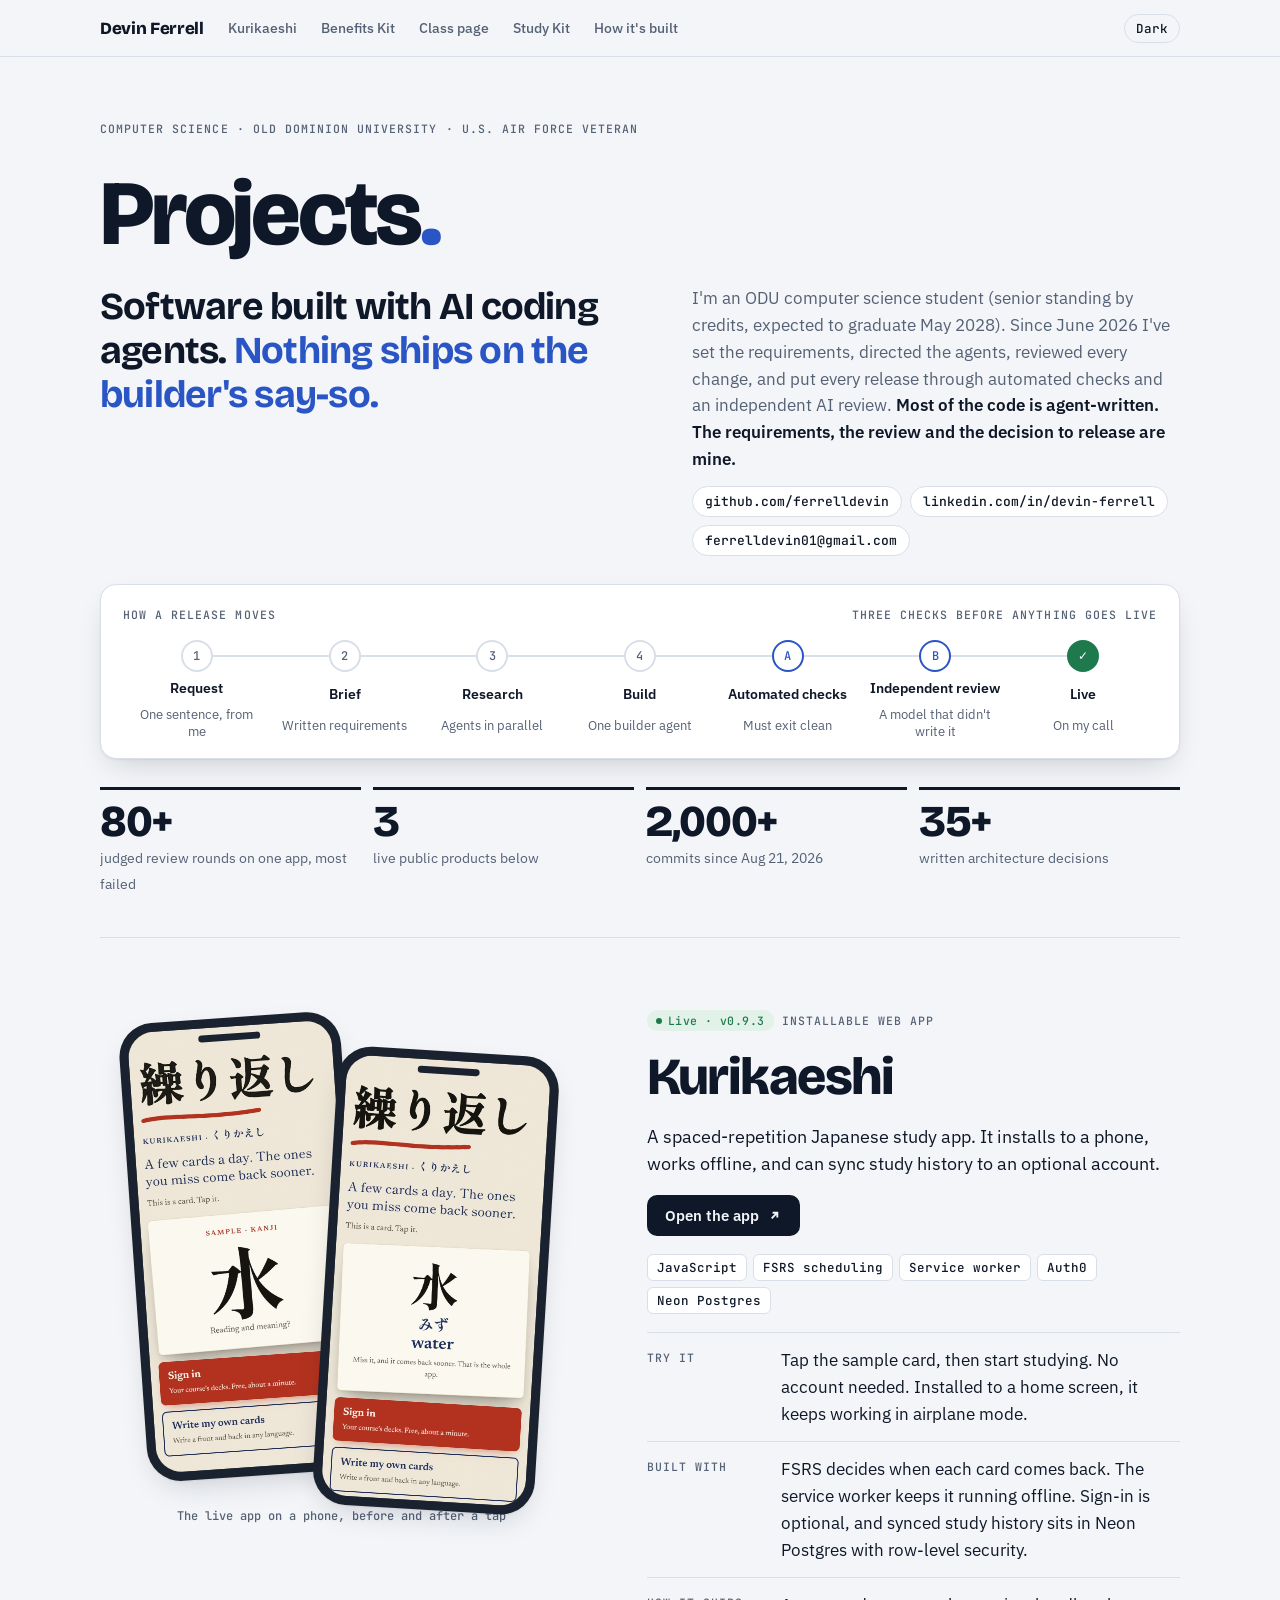
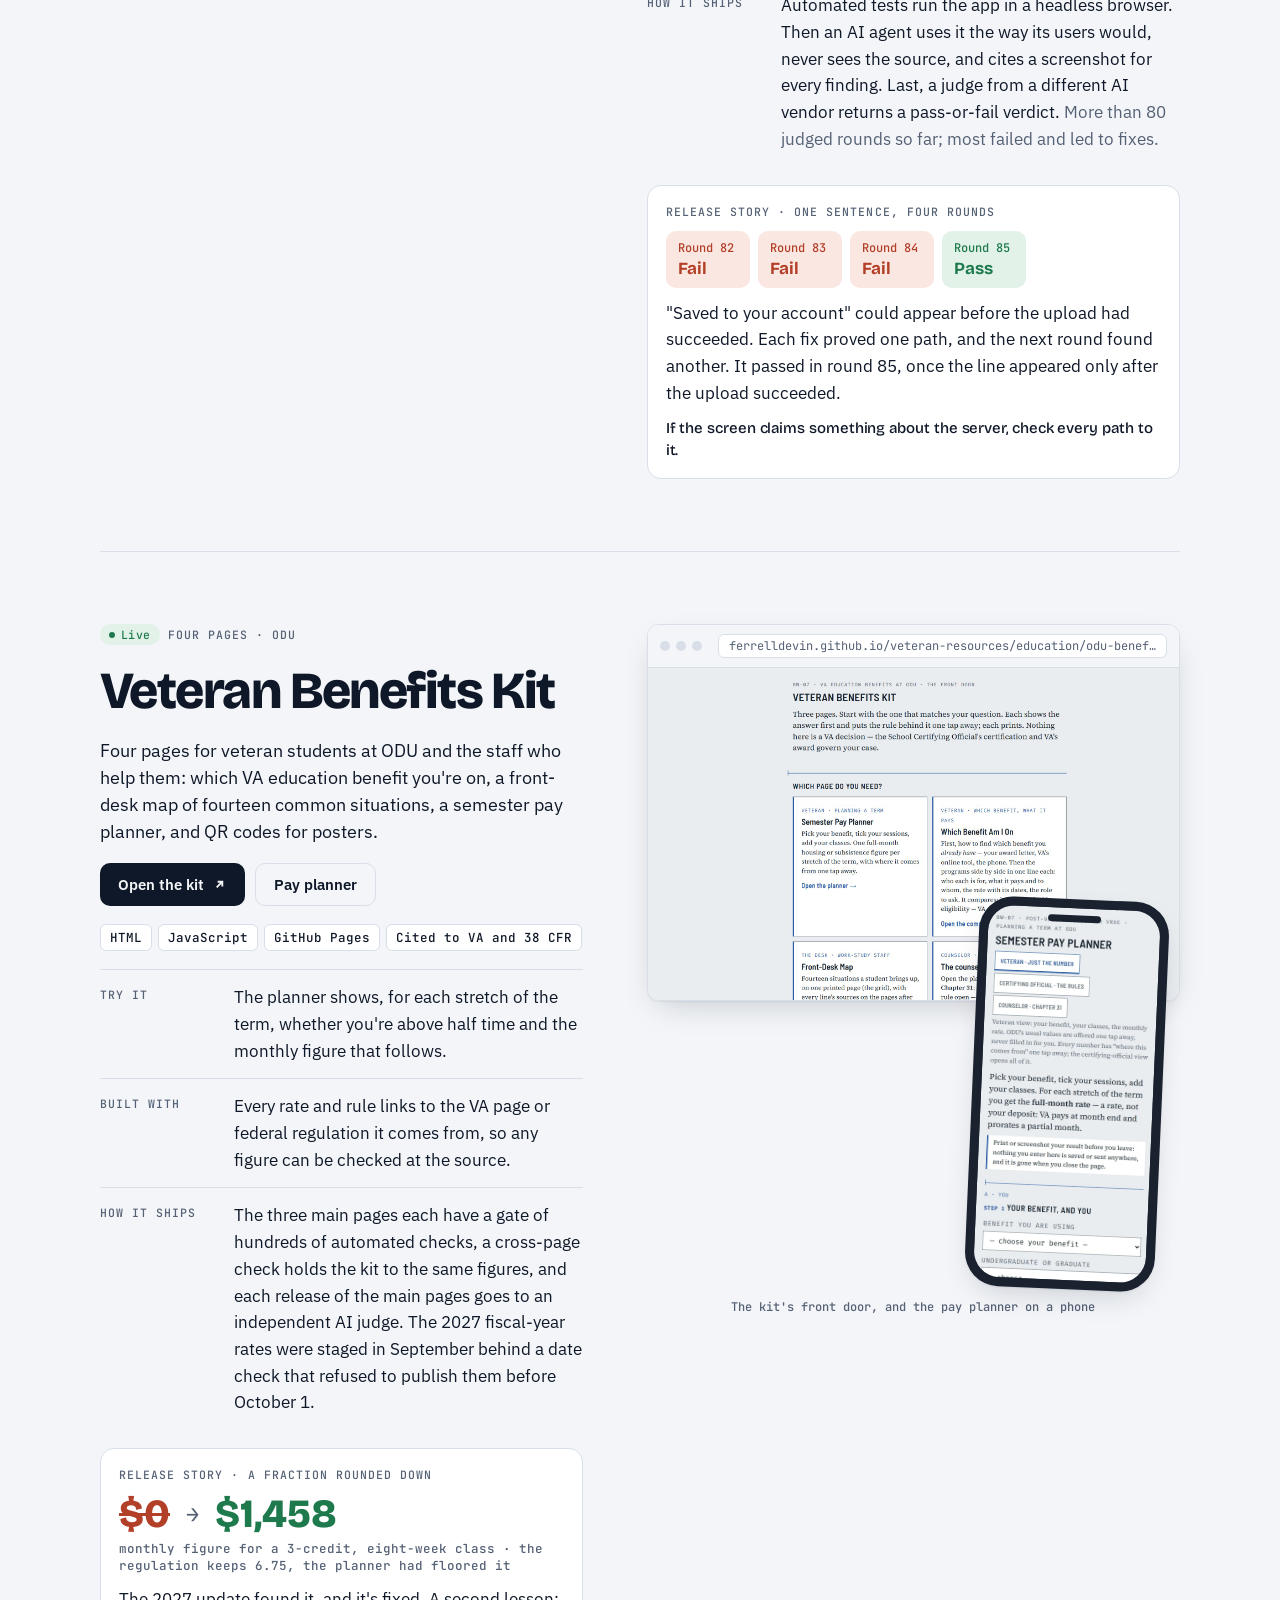
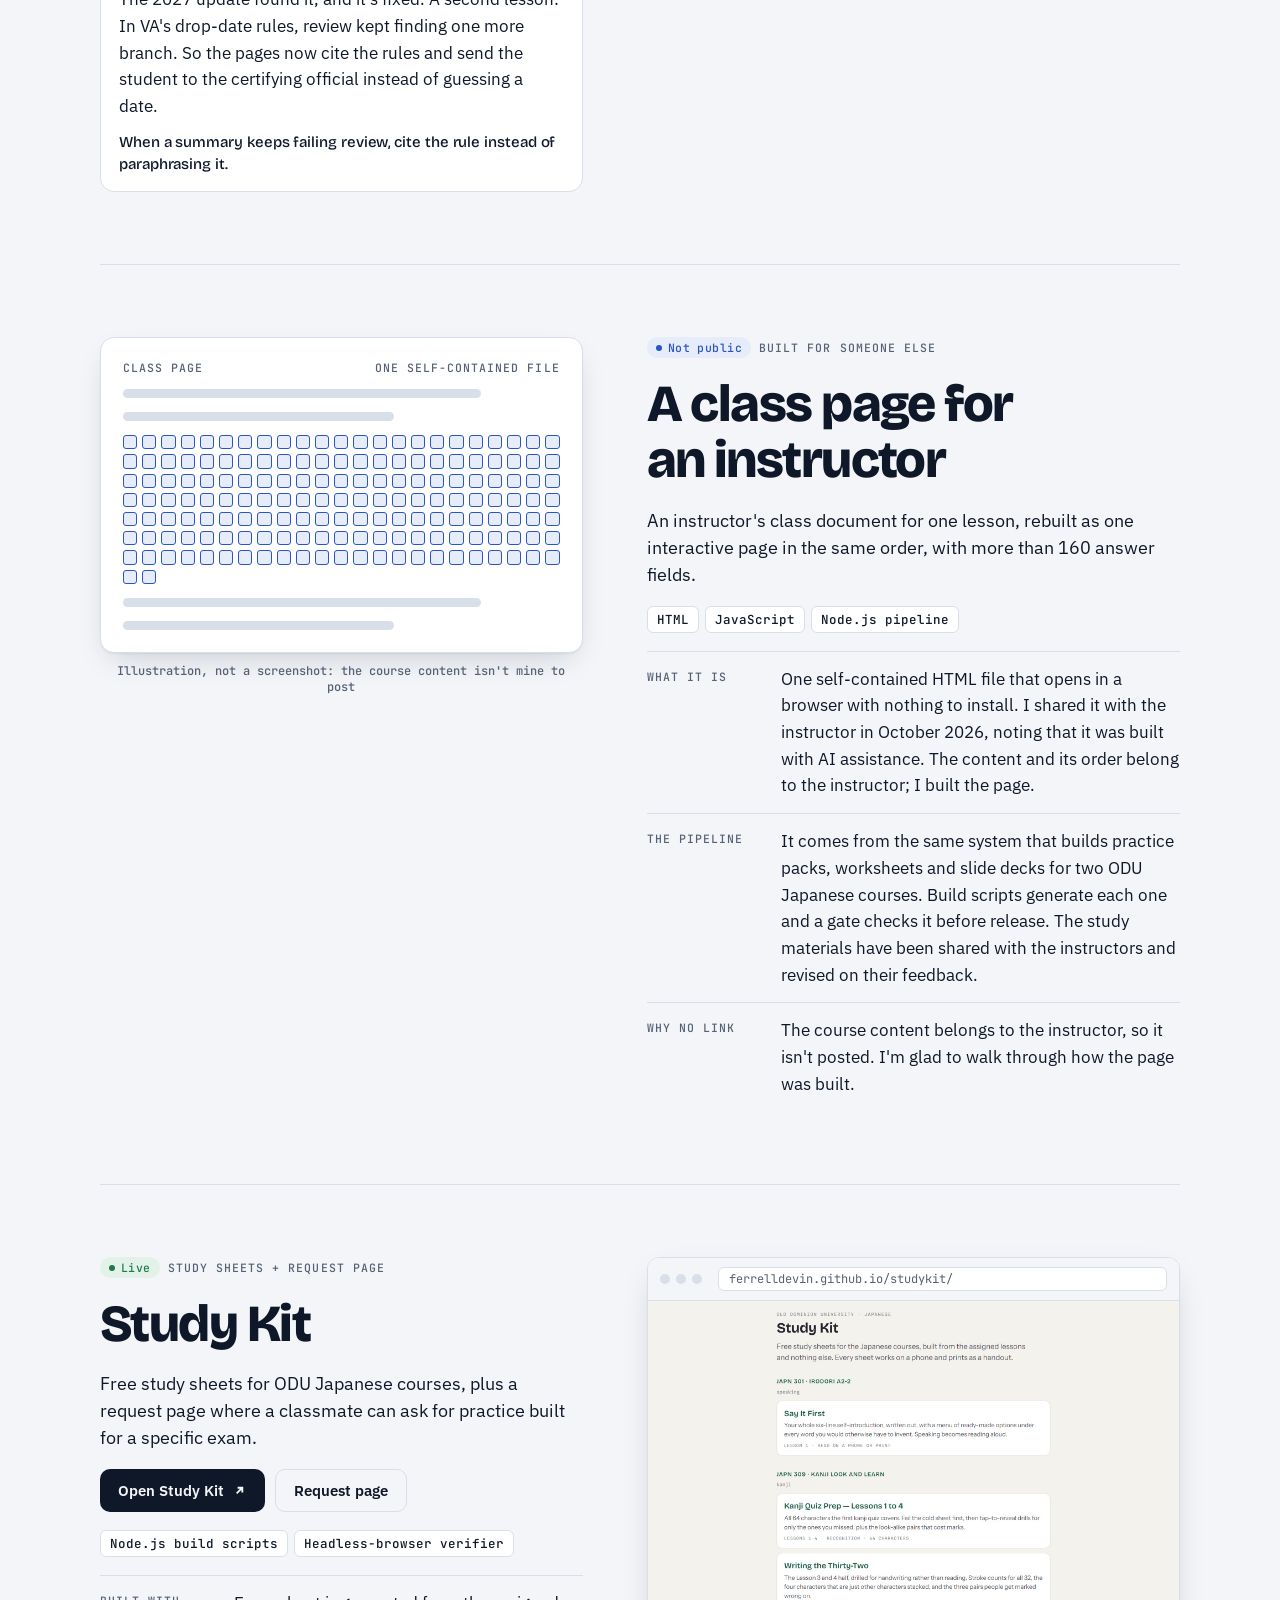
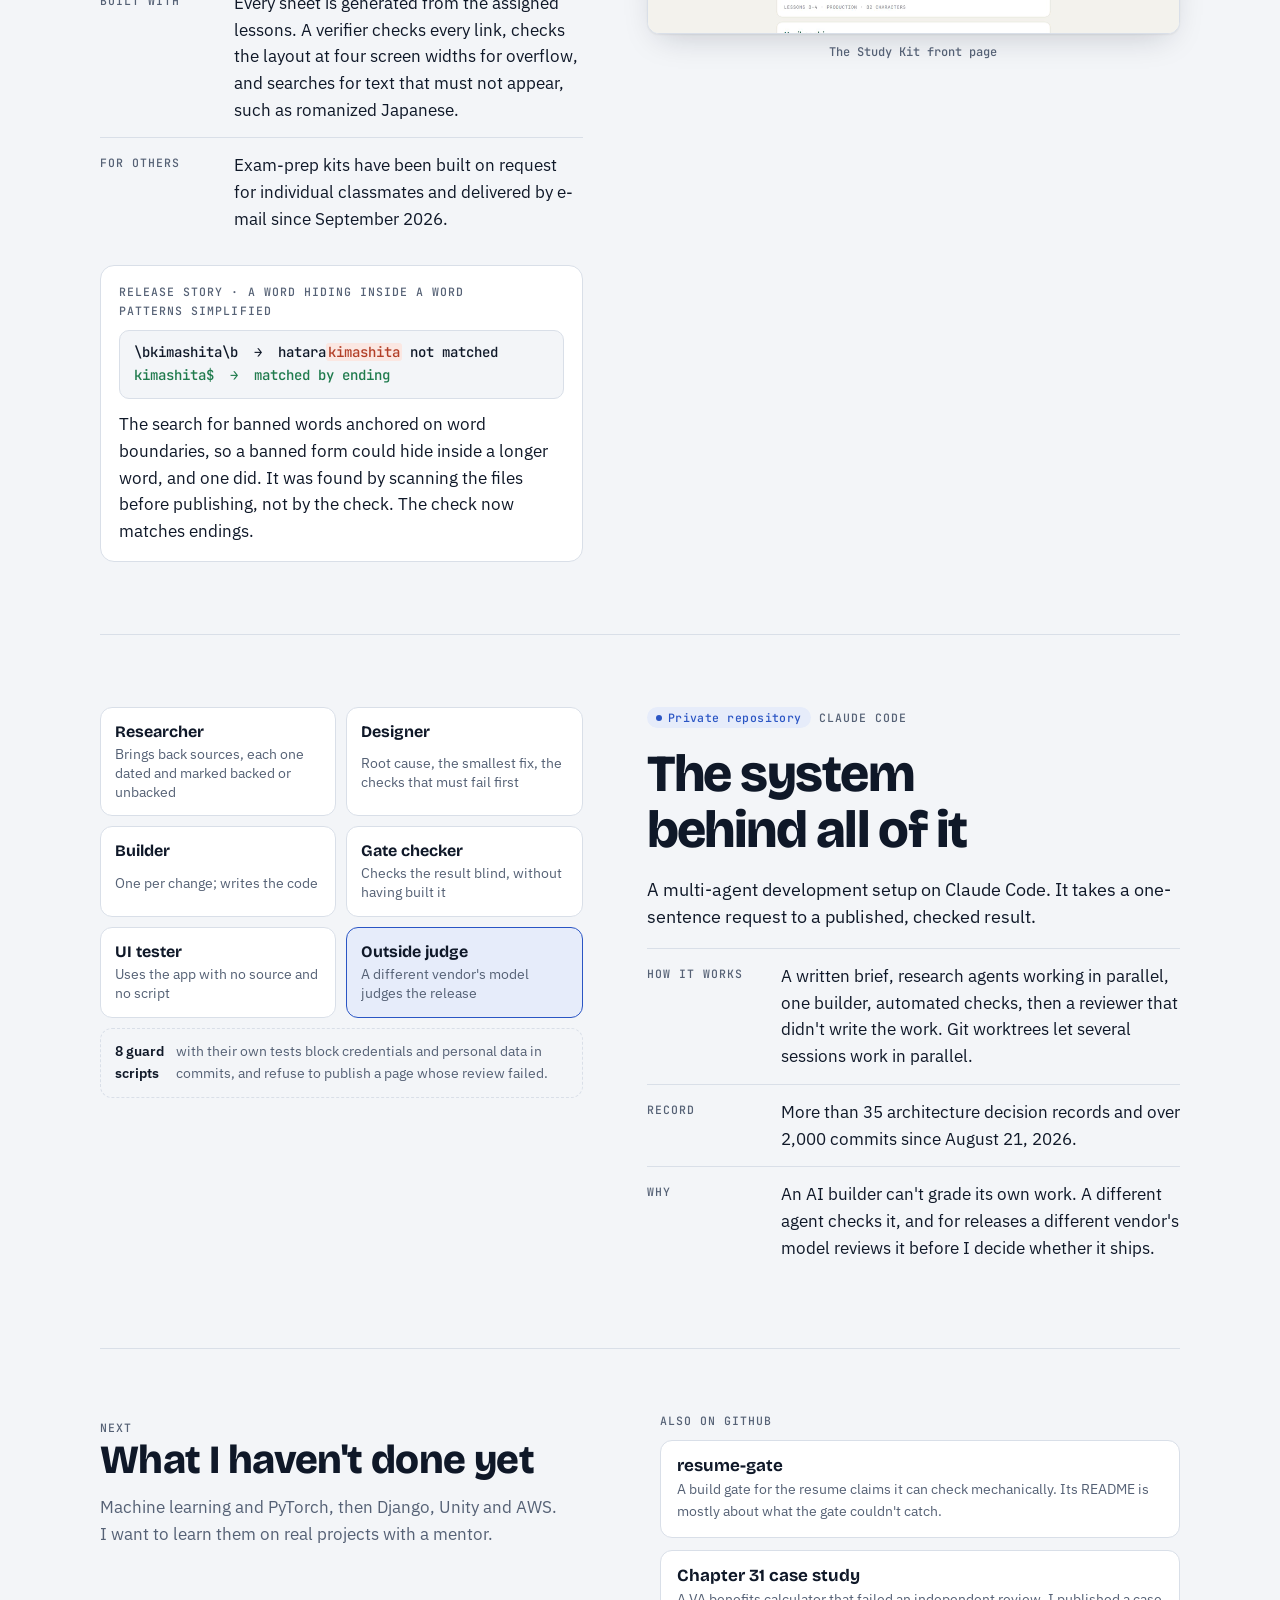
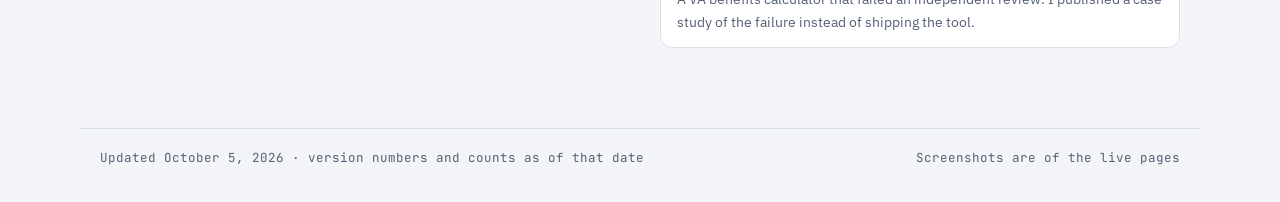
==== projects/index.html @ b72e9e7e "projects: add the employer projects page (live demos, how each is built, release stories)" ====
<!doctype html>
<html lang="en">
<head>
<meta charset="utf-8">
<meta name="viewport" content="width=device-width,initial-scale=1,viewport-fit=cover">
<title>Devin Ferrell · Projects</title>
<meta name="description" content="Software built with AI coding agents and released only after someone other than the builder checks it. Live demos, how each is built, and one release story from each.">
<script>(function(){var t='light';try{if(localStorage.getItem('theme')==='dark')t='dark'}catch(e){}var r=document.documentElement;r.setAttribute('data-theme',t);r.style.colorScheme=t})();</script>
<link rel="preconnect" href="https://fonts.googleapis.com">
<link rel="preconnect" href="https://fonts.gstatic.com" crossorigin>
<link rel="stylesheet" href="https://fonts.googleapis.com/css2?family=Bricolage+Grotesque:opsz,wght@12..96,500;12..96,700;12..96,800&family=IBM+Plex+Sans:ital,wght@0,400;0,500;0,600;1,400&family=JetBrains+Mono:wght@400;500&display=swap">
<style>
/* Layout: a release record. Hero states the method and draws the pipeline; each project is a
   two-column spread (the real product in a device frame | what it is, how it's built, how it
   ships), and every release story is drawn as its own evidence: rounds, dollars, a regex. */
:root{
  --paper:#F3F5F8; --card:#FFFFFF; --ink:#0F1828; --soft:#556175; --line:#D9DFE8;
  --accent:#2A55C4; --accent-ink:#FFFFFF; --accent-wash:#E6ECFA;
  --pass:#1E7A4C; --pass-wash:#E2F2E9; --fail:#B23F28; --fail-wash:#FBE7E2;
  --frame:#1A2230; --shadow:0 1px 2px rgba(15,24,40,.06),0 12px 32px -12px rgba(15,24,40,.22);
  --display:"Bricolage Grotesque","Segoe UI",system-ui,sans-serif;
  --body:"IBM Plex Sans",system-ui,-apple-system,"Segoe UI",sans-serif;
  --mono:"JetBrains Mono",ui-monospace,Consolas,monospace;
  color-scheme:light;
}
:root[data-theme="dark"]{
  --paper:#0C121C; --card:#141C29; --ink:#E6ECF4; --soft:#9AA7BA; --line:#263245;
  --accent:#86A8F5; --accent-ink:#0C121C; --accent-wash:#1A2742;
  --pass:#6FCF9C; --pass-wash:#13301F; --fail:#F19983; --fail-wash:#3A1D16;
  --frame:#05080D; --shadow:0 1px 2px rgba(0,0,0,.4),0 14px 36px -14px rgba(0,0,0,.7);
  color-scheme:dark;
}
*{box-sizing:border-box}
html{-webkit-text-size-adjust:100%;scroll-behavior:smooth;scroll-padding-top:72px}
body{margin:0;background:var(--paper);color:var(--ink);font:16.5px/1.62 var(--body);
  padding-top:env(safe-area-inset-top,0px);padding-bottom:env(safe-area-inset-bottom,0px)}
img{max-width:100%;display:block}
a{color:var(--accent);text-underline-offset:3px}
:focus-visible{outline:2px solid var(--accent);outline-offset:3px;border-radius:4px}
h1,h2,h3{font-family:var(--display);margin:0;line-height:1.08;text-wrap:balance;letter-spacing:-.015em}
p{margin:0}
.mono{font-family:var(--mono)}
.label{font:500 11.5px var(--mono);letter-spacing:.09em;text-transform:uppercase;color:var(--soft)}
.shell{max-width:1120px;margin:0 auto;padding-inline:20px}

/* top bar */
.bar{position:sticky;top:env(safe-area-inset-top,0px);z-index:10;background:color-mix(in srgb,var(--paper) 88%,transparent);
  backdrop-filter:saturate(1.4) blur(10px);-webkit-backdrop-filter:saturate(1.4) blur(10px);border-bottom:1px solid var(--line)}
.bar .shell{display:flex;align-items:center;gap:14px;height:56px}
.mark{font:800 17px var(--display);letter-spacing:-.02em;color:var(--ink);text-decoration:none;white-space:nowrap}
.nav{display:flex;gap:4px;overflow-x:auto;scrollbar-width:none;flex:1;min-width:0}
.nav::-webkit-scrollbar{display:none}
@media (max-width:700px){.nav{-webkit-mask-image:linear-gradient(to right,#000 78%,transparent);mask-image:linear-gradient(to right,#000 78%,transparent)}}
.nav a{font:500 13.5px var(--body);color:var(--soft);text-decoration:none;padding:6px 10px;border-radius:7px;white-space:nowrap}
.nav a:hover{color:var(--ink);background:var(--accent-wash)}
.toggle{flex:none;font:500 12.5px var(--mono);background:transparent;color:var(--ink);border:1px solid var(--line);border-radius:99px;padding:5px 11px;cursor:pointer}
.toggle:hover{border-color:var(--accent)}

/* hero */
.hero{padding-block:64px 40px;display:grid;gap:28px}
.hero h1{font-size:clamp(44px,8.4vw,92px);font-weight:800;letter-spacing:-.035em;margin-bottom:-6px}
.hero h1 span{color:var(--accent)}
.thesis{font:700 clamp(26px,3.4vw,38px)/1.15 var(--display);max-width:22ch;letter-spacing:-.02em;color:var(--ink)}
.thesis em{font-style:normal;color:var(--accent)}
.intro .thesis{color:var(--ink)}
.intro{display:grid;grid-template-columns:minmax(0,1.1fr) minmax(0,1fr);gap:24px 56px;align-items:start}
.intro p{color:var(--soft);max-width:58ch}
.intro p b{color:var(--ink);font-weight:600}
.contact{display:flex;flex-wrap:wrap;gap:8px}
.chip{display:inline-flex;align-items:center;gap:7px;font:500 13px var(--mono);color:var(--ink);text-decoration:none;
  background:var(--card);border:1px solid var(--line);border-radius:99px;padding:6px 12px}
a.chip:hover{border-color:var(--accent);color:var(--accent)}
@media (max-width:760px){.intro{grid-template-columns:1fr}}

/* pipeline */
.pipe{background:var(--card);border:1px solid var(--line);border-radius:16px;padding:22px 22px 18px;box-shadow:var(--shadow)}
.pipe-head{display:flex;justify-content:space-between;gap:12px;flex-wrap:wrap;margin-bottom:18px}
.steps{list-style:none;margin:0;padding:0;display:grid;grid-template-columns:repeat(7,minmax(0,1fr));gap:0;position:relative}
.steps::before{content:"";position:absolute;left:7%;right:7%;top:15px;height:2px;background:var(--line)}
.steps::after{content:"";position:absolute;top:11px;left:7%;width:10px;height:10px;border-radius:50%;background:var(--accent);
  box-shadow:0 0 0 5px var(--accent-wash);animation:travel 6s cubic-bezier(.6,0,.4,1) infinite}
@keyframes travel{0%{left:7%;opacity:0}6%{opacity:1}88%{left:calc(93% - 10px);opacity:1}100%{left:calc(93% - 10px);opacity:0}}
.step{position:relative;text-align:center;padding:0 4px;display:grid;justify-items:center;gap:8px}
.dot{width:32px;height:32px;border-radius:50%;display:grid;place-items:center;background:var(--card);border:2px solid var(--line);
  font:500 12px var(--mono);color:var(--soft);position:relative;z-index:1}
.step.gate .dot{border-color:var(--accent);color:var(--accent)}
.step.live .dot{border-color:var(--pass);background:var(--pass);color:var(--card)}
.step b{font:600 14px/1.25 var(--body)}
.step small{font-size:12.5px;line-height:1.35;color:var(--soft);max-width:16ch}
@media (max-width:820px){
  .steps{grid-template-columns:1fr;gap:12px}
  .steps::before{left:15px;right:auto;top:8px;bottom:8px;width:2px;height:auto}
  .steps::after{display:none}
  .step{grid-template-columns:32px 1fr;justify-items:start;text-align:left;column-gap:12px;row-gap:0;padding:0}
  .step .dot{grid-row:span 2}
  .step small{max-width:none}
}
@media (prefers-reduced-motion:reduce){.steps::after{animation:none;display:none}html{scroll-behavior:auto}}

/* figures */
.figs{display:grid;grid-template-columns:repeat(4,minmax(0,1fr));gap:12px}
.fig{border-top:3px solid var(--ink);padding-top:10px}
.fig b{display:block;font:800 clamp(30px,4vw,44px)/1 var(--display);letter-spacing:-.03em;font-variant-numeric:tabular-nums}
.fig span{font-size:13.5px;color:var(--soft)}
@media (max-width:640px){.figs{grid-template-columns:repeat(2,minmax(0,1fr));row-gap:22px}}

/* project spreads */
.project{padding-block:72px;border-top:1px solid var(--line);display:grid;grid-template-columns:minmax(0,.95fr) minmax(0,1.05fr);gap:44px 64px;align-items:start}
.project.flip .media{order:2}
.project.flip .text{order:1}
@media (max-width:900px){.project{grid-template-columns:1fr;padding-block:56px}.project.flip .media{order:0}}
.text{display:grid;gap:18px;min-width:0}
.eyebrow{display:flex;flex-wrap:wrap;gap:8px;align-items:center}
.status{font:500 11.5px var(--mono);letter-spacing:.04em;padding:3px 9px;border-radius:99px;background:var(--pass-wash);color:var(--pass)}
.status.private{background:var(--accent-wash);color:var(--accent)}
.status::before{content:"";display:inline-block;width:6px;height:6px;border-radius:50%;background:currentColor;margin-right:6px;vertical-align:1px}
.text h2{font-size:clamp(34px,4.6vw,52px);font-weight:800;letter-spacing:-.03em}
.what{font-size:18px;line-height:1.5;color:var(--ink);max-width:52ch}
.actions{display:flex;flex-wrap:wrap;gap:10px}
.btn{display:inline-flex;align-items:center;gap:8px;font:600 15px var(--body);text-decoration:none;border-radius:10px;padding:11px 18px;
  background:var(--ink);color:var(--paper);transition:transform .15s ease}
.btn:hover{transform:translateY(-1px)}
.btn.ghost{background:transparent;color:var(--ink);border:1px solid var(--line)}
.btn.ghost:hover{border-color:var(--ink)}
.btn svg{width:15px;height:15px}
.stack{display:flex;flex-wrap:wrap;gap:6px;list-style:none;margin:0;padding:0}
.stack li{font:500 12.5px var(--mono);padding:4px 9px;border-radius:6px;background:var(--card);border:1px solid var(--line)}
.rows{display:grid;gap:0;margin:0}
.row{display:grid;grid-template-columns:118px minmax(0,1fr);gap:16px;padding-block:14px;border-top:1px solid var(--line)}
.row dt{padding-top:3px}
.row dd{margin:0;color:var(--ink);max-width:60ch}
.row dd .soft{color:var(--soft)}
@media (max-width:560px){.row{grid-template-columns:1fr;gap:4px}}

/* release-story panels */
.story{background:var(--card);border:1px solid var(--line);border-radius:14px;padding:18px 18px 16px;display:grid;gap:12px}
.story p{max-width:62ch}
.story .lesson{font:500 15px/1.45 var(--display);letter-spacing:-.005em}
.rounds{display:flex;flex-wrap:wrap;gap:8px}
.round{display:grid;gap:2px;min-width:84px;padding:9px 12px;border-radius:10px;font:500 12px var(--mono)}
.round b{font:700 17px var(--display)}
.round.f{background:var(--fail-wash);color:var(--fail)}
.round.p{background:var(--pass-wash);color:var(--pass)}
.money{display:grid;grid-template-columns:auto auto 1fr;gap:6px 16px;align-items:center}
.money .was{font:800 40px/1 var(--display);color:var(--fail);text-decoration:line-through;text-decoration-thickness:3px}
.money .now{font:800 40px/1 var(--display);color:var(--pass)}
.money .arrow{font:500 22px var(--mono);color:var(--soft)}
.money small{grid-column:1/-1;font:500 12.5px var(--mono);color:var(--soft)}
.regex{font:500 14px/1.7 var(--mono);background:var(--paper);border:1px solid var(--line);border-radius:10px;padding:10px 14px;overflow-x:auto}
.regex mark{background:var(--fail-wash);color:var(--fail);border-radius:3px;padding:0 2px}
.regex .ok{color:var(--pass)}

/* device frames */
.media{min-width:0;position:relative}
@media (min-width:901px){.media{position:sticky;top:88px}}
.phones{display:flex;justify-content:center;align-items:flex-start;gap:0;padding:8px 0 20px}
.phone{width:min(46%,240px);border-radius:34px;padding:9px;background:var(--frame);box-shadow:var(--shadow);position:relative}
.phone img{border-radius:26px;width:100%;height:auto;aspect-ratio:390/844;object-fit:cover;object-position:top}
.phone::before{content:"";position:absolute;top:16px;left:50%;transform:translateX(-50%);width:28%;height:7px;border-radius:9px;background:var(--frame);z-index:1}
.phones .phone:nth-child(1){transform:rotate(-4deg) translateX(14px);z-index:1}
.phones .phone:nth-child(2){transform:rotate(3.5deg) translate(-14px,34px);z-index:2}
.phones.single .phone{width:min(64%,290px);transform:none}
.browser{border-radius:12px;overflow:hidden;background:var(--card);border:1px solid var(--line);box-shadow:var(--shadow)}
.chrome{display:flex;align-items:center;gap:6px;padding:9px 12px;background:var(--paper);border-bottom:1px solid var(--line)}
.chrome i{width:10px;height:10px;border-radius:50%;background:var(--line);display:block}
.chrome span{margin-left:10px;font:400 12px var(--mono);color:var(--soft);white-space:nowrap;overflow:hidden;text-overflow:ellipsis;min-width:0;
  background:var(--card);border:1px solid var(--line);border-radius:6px;padding:3px 10px;flex:1}
.browser img{width:100%;height:auto;aspect-ratio:1280/800;object-fit:cover;object-position:top}
.stacked{display:grid;gap:18px}
.stacked .phone-tuck{justify-self:end;margin-top:-120px;margin-right:18px;width:min(36%,190px);transform:rotate(2.5deg)}
@media (max-width:560px){.stacked .phone-tuck{margin-top:-70px}}
.caption{font:500 12px var(--mono);color:var(--soft);text-align:center;margin-top:10px}

/* boxes illustration for the class page */
.sheet{background:var(--card);border:1px solid var(--line);border-radius:14px;padding:22px;box-shadow:var(--shadow);display:grid;gap:14px}
.sheet-line{height:9px;border-radius:5px;background:var(--line)}
.sheet-line.s{width:62%}.sheet-line.m{width:82%}
.boxes{display:grid;grid-template-columns:repeat(auto-fill,minmax(14px,1fr));gap:5px}
.boxes i{display:block;aspect-ratio:1;border-radius:3px;border:1.5px solid var(--accent);background:var(--accent-wash)}
.sheet .label{display:flex;justify-content:space-between;gap:8px;flex-wrap:wrap}

/* system diagram */
.agents{display:grid;grid-template-columns:repeat(2,minmax(0,1fr));gap:10px}
.agent{background:var(--card);border:1px solid var(--line);border-radius:12px;padding:14px;display:grid;gap:4px}
.agent b{font:700 16px var(--display)}
.agent span{font-size:13.5px;color:var(--soft);line-height:1.4}
.agent.judge{border-color:var(--accent);background:var(--accent-wash)}
.guard{grid-column:1/-1;display:flex;gap:10px;align-items:center;font-size:13.5px;color:var(--soft);padding:12px 14px;border:1px dashed var(--line);border-radius:12px}
.guard b{color:var(--ink);font-weight:600}

/* closing */
.close{padding-block:64px 80px;border-top:1px solid var(--line);display:grid;grid-template-columns:minmax(0,1fr) minmax(0,1fr);gap:40px}
.close h2{font-size:clamp(28px,3.6vw,40px);font-weight:800}
.gh{display:grid;gap:12px}
.gh a{display:grid;gap:2px;text-decoration:none;color:var(--ink);background:var(--card);border:1px solid var(--line);border-radius:12px;padding:14px 16px}
.gh a:hover{border-color:var(--accent)}
.gh a b{font:700 17px var(--display)}
.gh a span{font-size:14px;color:var(--soft)}
.learn p{color:var(--soft);margin-top:12px;max-width:46ch}
@media (max-width:760px){.close{grid-template-columns:1fr}}
footer{border-top:1px solid var(--line);padding-block:20px 36px;font:400 12.5px var(--mono);color:var(--soft);display:flex;flex-wrap:wrap;justify-content:space-between;gap:8px}
</style>
</head>
<body>
<header class="bar">
  <div class="shell">
    <a class="mark" href="#top">Devin Ferrell</a>
    <nav class="nav" aria-label="Projects">
      <a href="#kurikaeshi">Kurikaeshi</a>
      <a href="#benefits">Benefits Kit</a>
      <a href="#classpage">Class page</a>
      <a href="#studykit">Study Kit</a>
      <a href="#system">How it's built</a>
    </nav>
    <button type="button" class="toggle" id="themeBtn" aria-label="Switch colour theme">Dark</button>
  </div>
</header>

<main class="shell" id="top">
  <section class="hero">
    <div class="label">Computer science · Old Dominion University · U.S. Air Force veteran</div>
    <h1>Projects<span>.</span></h1>
    <div class="intro">
      <p class="thesis">Software built with AI coding agents. <em>Nothing ships on the builder's say-so.</em></p>
      <div style="display:grid;gap:14px">
        <p>I'm an ODU computer science student (senior standing by credits, expected to graduate May 2028). Since June 2026 I've set the requirements, directed the agents, reviewed every change, and put every release through automated checks and an independent AI review. <b>Most of the code is agent-written. The requirements, the review and the decision to release are mine.</b></p>
        <div class="contact">
          <a class="chip" href="https://github.com/ferrelldevin">github.com/ferrelldevin</a>
          <a class="chip" href="https://www.linkedin.com/in/devin-ferrell">linkedin.com/in/devin-ferrell</a>
          <span class="chip">ferrelldevin01@gmail.com</span>
        </div>
      </div>
    </div>

    <div class="pipe" aria-label="How every release moves">
      <div class="pipe-head"><span class="label">How a release moves</span><span class="label">Three checks before anything goes live</span></div>
      <ol class="steps">
        <li class="step"><span class="dot">1</span><b>Request</b><small>One sentence, from me</small></li>
        <li class="step"><span class="dot">2</span><b>Brief</b><small>Written requirements</small></li>
        <li class="step"><span class="dot">3</span><b>Research</b><small>Agents in parallel</small></li>
        <li class="step"><span class="dot">4</span><b>Build</b><small>One builder agent</small></li>
        <li class="step gate"><span class="dot">A</span><b>Automated checks</b><small>Must exit clean</small></li>
        <li class="step gate"><span class="dot">B</span><b>Independent review</b><small>A model that didn't write it</small></li>
        <li class="step live"><span class="dot">✓</span><b>Live</b><small>On my call</small></li>
      </ol>
    </div>

    <div class="figs">
      <div class="fig"><b>80+</b><span>judged review rounds on one app, most failed</span></div>
      <div class="fig"><b>3</b><span>live public products below</span></div>
      <div class="fig"><b>2,000+</b><span>commits since Aug 21, 2026</span></div>
      <div class="fig"><b>35+</b><span>written architecture decisions</span></div>
    </div>
  </section>

  <!-- Kurikaeshi -->
  <section class="project" id="kurikaeshi">
    <div class="media">
      <div class="phones">
        <div class="phone"><img src="img/kurikaeshi.jpg" width="780" height="1688" alt="Kurikaeshi's first screen on a phone: the app's name in brushed kanji, a sample flashcard showing 水, and buttons to sign in or write your own cards." loading="lazy"></div>
        <div class="phone"><img src="img/kurikaeshi-back.jpg" width="780" height="1688" alt="The same sample card after a tap, showing the reading みず and the meaning water." loading="lazy"></div>
      </div>
      <p class="caption">The live app on a phone, before and after a tap</p>
    </div>
    <div class="text">
      <div class="eyebrow"><span class="status">Live · v0.9.3</span><span class="label">Installable web app</span></div>
      <h2>Kurikaeshi</h2>
      <p class="what">A spaced-repetition Japanese study app. It installs to a phone, works offline, and can sync study history to an optional account.</p>
      <div class="actions">
        <a class="btn" href="https://ferrelldevin.github.io/studykit/kurikaeshi/">Open the app <svg viewBox="0 0 16 16" fill="none" stroke="currentColor" stroke-width="2" aria-hidden="true"><path d="M5 11 11 5M6 5h5v5"/></svg></a>
      </div>
      <ul class="stack" aria-label="Built with"><li>JavaScript</li><li>FSRS scheduling</li><li>Service worker</li><li>Auth0</li><li>Neon Postgres</li></ul>
      <dl class="rows">
        <div class="row"><dt class="label">Try it</dt><dd>Tap the sample card, then start studying. No account needed. Installed to a home screen, it keeps working in airplane mode.</dd></div>
        <div class="row"><dt class="label">Built with</dt><dd>FSRS decides when each card comes back. The service worker keeps it running offline. Sign-in is optional, and synced study history sits in Neon Postgres with row-level security.</dd></div>
        <div class="row"><dt class="label">How it ships</dt><dd>Automated tests run the app in a headless browser. Then an AI agent uses it the way its users would, never sees the source, and cites a screenshot for every finding. Last, a judge from a different AI vendor returns a pass-or-fail verdict. <span class="soft">More than 80 judged rounds so far; most failed and led to fixes.</span></dd></div>
      </dl>
      <div class="story">
        <span class="label">Release story · one sentence, four rounds</span>
        <div class="rounds" aria-label="Rounds 82 to 85">
          <div class="round f">Round 82<b>Fail</b></div><div class="round f">Round 83<b>Fail</b></div><div class="round f">Round 84<b>Fail</b></div><div class="round p">Round 85<b>Pass</b></div>
        </div>
        <p>"Saved to your account" could appear before the upload had succeeded. Each fix proved one path, and the next round found another. It passed in round 85, once the line appeared only after the upload succeeded.</p>
        <p class="lesson">If the screen claims something about the server, check every path to it.</p>
      </div>
    </div>
  </section>

  <!-- Benefits kit -->
  <section class="project flip" id="benefits">
    <div class="media">
      <div class="stacked">
        <div class="browser">
          <div class="chrome"><i></i><i></i><i></i><span>ferrelldevin.github.io/veteran-resources/education/odu-benefits-kit/</span></div>
          <img src="img/kit.jpg" width="1920" height="1200" alt="The Veteran Benefits Kit front page: four cards for the Semester Pay Planner, Which Benefit Am I On, the Front-Desk Map, and the counselor's view." loading="lazy">
        </div>
        <div class="phone phone-tuck"><img src="img/planner.jpg" width="780" height="1688" alt="The Semester Pay Planner on a phone, with views for the veteran, the certifying official and a counselor, and step one: your benefit." loading="lazy"></div>
      </div>
      <p class="caption">The kit's front door, and the pay planner on a phone</p>
    </div>
    <div class="text">
      <div class="eyebrow"><span class="status">Live</span><span class="label">Four pages · ODU</span></div>
      <h2>Veteran Benefits Kit</h2>
      <p class="what">Four pages for veteran students at ODU and the staff who help them: which VA education benefit you're on, a front-desk map of fourteen common situations, a semester pay planner, and QR codes for posters.</p>
      <div class="actions">
        <a class="btn" href="https://ferrelldevin.github.io/veteran-resources/education/odu-benefits-kit/">Open the kit <svg viewBox="0 0 16 16" fill="none" stroke="currentColor" stroke-width="2" aria-hidden="true"><path d="M5 11 11 5M6 5h5v5"/></svg></a>
        <a class="btn ghost" href="https://ferrelldevin.github.io/veteran-resources/education/odu-benefits-kit/planner/">Pay planner</a>
      </div>
      <ul class="stack" aria-label="Built with"><li>HTML</li><li>JavaScript</li><li>GitHub Pages</li><li>Cited to VA and 38 CFR</li></ul>
      <dl class="rows">
        <div class="row"><dt class="label">Try it</dt><dd>The planner shows, for each stretch of the term, whether you're above half time and the monthly figure that follows.</dd></div>
        <div class="row"><dt class="label">Built with</dt><dd>Every rate and rule links to the VA page or federal regulation it comes from, so any figure can be checked at the source.</dd></div>
        <div class="row"><dt class="label">How it ships</dt><dd>The three main pages each have a gate of hundreds of automated checks, a cross-page check holds the kit to the same figures, and each release of the main pages goes to an independent AI judge. The 2027 fiscal-year rates were staged in September behind a date check that refused to publish them before October 1.</dd></div>
      </dl>
      <div class="story">
        <span class="label">Release story · a fraction rounded down</span>
        <div class="money">
          <span class="was">$0</span><span class="arrow">→</span><span class="now">$1,458</span>
          <small>monthly figure for a 3-credit, eight-week class · the regulation keeps 6.75, the planner had floored it</small>
        </div>
        <p>The 2027 update found it, and it's fixed. A second lesson: In VA's drop-date rules, review kept finding one more branch. So the pages now cite the rules and send the student to the certifying official instead of guessing a date.</p>
        <p class="lesson">When a summary keeps failing review, cite the rule instead of paraphrasing it.</p>
      </div>
    </div>
  </section>

  <!-- Class page -->
  <section class="project" id="classpage">
    <div class="media">
      <div class="sheet" aria-label="Illustration: a lesson page with more than 160 answer fields">
        <div class="label"><span>Class page</span><span>one self-contained file</span></div>
        <div class="sheet-line m"></div><div class="sheet-line s"></div>
        <div class="boxes" id="boxes" aria-hidden="true"></div>
        <div class="sheet-line m"></div><div class="sheet-line s"></div>
      </div>
      <p class="caption">Illustration, not a screenshot: the course content isn't mine to post</p>
    </div>
    <div class="text">
      <div class="eyebrow"><span class="status private">Not public</span><span class="label">Built for someone else</span></div>
      <h2>A class page for an instructor</h2>
      <p class="what">An instructor's class document for one lesson, rebuilt as one interactive page in the same order, with more than 160 answer fields.</p>
      <ul class="stack" aria-label="Built with"><li>HTML</li><li>JavaScript</li><li>Node.js pipeline</li></ul>
      <dl class="rows">
        <div class="row"><dt class="label">What it is</dt><dd>One self-contained HTML file that opens in a browser with nothing to install. I shared it with the instructor in October 2026, noting that it was built with AI assistance. The content and its order belong to the instructor; I built the page.</dd></div>
        <div class="row"><dt class="label">The pipeline</dt><dd>It comes from the same system that builds practice packs, worksheets and slide decks for two ODU Japanese courses. Build scripts generate each one and a gate checks it before release. The study materials have been shared with the instructors and revised on their feedback.</dd></div>
        <div class="row"><dt class="label">Why no link</dt><dd>The course content belongs to the instructor, so it isn't posted. I'm glad to walk through how the page was built.</dd></div>
      </dl>
    </div>
  </section>

  <!-- Study Kit -->
  <section class="project flip" id="studykit">
    <div class="media">
      <div class="browser">
        <div class="chrome"><i></i><i></i><i></i><span>ferrelldevin.github.io/studykit/</span></div>
        <img src="img/studykit.jpg" width="1920" height="1200" alt="The Study Kit front page: free study sheets for ODU Japanese courses, with cards for Say It First, Kanji Quiz Prep and Writing the Thirty-Two." loading="lazy">
      </div>
      <p class="caption">The Study Kit front page</p>
    </div>
    <div class="text">
      <div class="eyebrow"><span class="status">Live</span><span class="label">Study sheets + request page</span></div>
      <h2>Study Kit</h2>
      <p class="what">Free study sheets for ODU Japanese courses, plus a request page where a classmate can ask for practice built for a specific exam.</p>
      <div class="actions">
        <a class="btn" href="https://ferrelldevin.github.io/studykit/">Open Study Kit <svg viewBox="0 0 16 16" fill="none" stroke="currentColor" stroke-width="2" aria-hidden="true"><path d="M5 11 11 5M6 5h5v5"/></svg></a>
        <a class="btn ghost" href="https://ferrelldevin.github.io/studykit/request/">Request page</a>
      </div>
      <ul class="stack" aria-label="Built with"><li>Node.js build scripts</li><li>Headless-browser verifier</li></ul>
      <dl class="rows">
        <div class="row"><dt class="label">Built with</dt><dd>Every sheet is generated from the assigned lessons. A verifier checks every link, checks the layout at four screen widths for overflow, and searches for text that must not appear, such as romanized Japanese.</dd></div>
        <div class="row"><dt class="label">For others</dt><dd>Exam-prep kits have been built on request for individual classmates and delivered by e-mail since September 2026.</dd></div>
      </dl>
      <div class="story">
        <span class="label">Release story · a word hiding inside a word</span><span class="label" style="margin-top:-8px">Patterns simplified</span>
        <div class="regex">\bkimashita\b &nbsp;→&nbsp; hatara<mark>kimashita</mark> <span class="soft">not matched</span><br><span class="ok">kimashita$ &nbsp;→&nbsp; matched by ending</span></div>
        <p>The search for banned words anchored on word boundaries, so a banned form could hide inside a longer word, and one did. It was found by scanning the files before publishing, not by the check. The check now matches endings.</p>
      </div>
    </div>
  </section>

  <!-- System -->
  <section class="project" id="system">
    <div class="media">
      <div class="agents" aria-label="The agents and their separate roles">
        <div class="agent"><b>Researcher</b><span>Brings back sources, each one dated and marked backed or unbacked</span></div>
        <div class="agent"><b>Designer</b><span>Root cause, the smallest fix, the checks that must fail first</span></div>
        <div class="agent"><b>Builder</b><span>One per change; writes the code</span></div>
        <div class="agent"><b>Gate checker</b><span>Checks the result blind, without having built it</span></div>
        <div class="agent"><b>UI tester</b><span>Uses the app with no source and no script</span></div>
        <div class="agent judge"><b>Outside judge</b><span>A different vendor's model judges the release</span></div>
        <div class="guard"><b>8 guard scripts</b> with their own tests block credentials and personal data in commits, and refuse to publish a page whose review failed.</div>
      </div>
    </div>
    <div class="text">
      <div class="eyebrow"><span class="status private">Private repository</span><span class="label">Claude Code</span></div>
      <h2>The system behind all of it</h2>
      <p class="what">A multi-agent development setup on Claude Code. It takes a one-sentence request to a published, checked result.</p>
      <dl class="rows">
        <div class="row"><dt class="label">How it works</dt><dd>A written brief, research agents working in parallel, one builder, automated checks, then a reviewer that didn't write the work. Git worktrees let several sessions work in parallel.</dd></div>
        <div class="row"><dt class="label">Record</dt><dd>More than 35 architecture decision records and over 2,000 commits since August 21, 2026.</dd></div>
        <div class="row"><dt class="label">Why</dt><dd>An AI builder can't grade its own work. A different agent checks it, and for releases a different vendor's model reviews it before I decide whether it ships.</dd></div>
      </dl>
    </div>
  </section>

  <section class="close">
    <div class="learn">
      <span class="label">Next</span>
      <h2>What I haven't done yet</h2>
      <p>Machine learning and PyTorch, then Django, Unity and AWS. I want to learn them on real projects with a mentor.</p>
    </div>
    <div class="gh">
      <span class="label">Also on GitHub</span>
      <a href="https://github.com/ferrelldevin/resume-gate"><b>resume-gate</b><span>A build gate for the resume claims it can check mechanically. Its README is mostly about what the gate couldn't catch.</span></a>
      <a href="https://github.com/ferrelldevin/va-chapter31-worksheet"><b>Chapter 31 case study</b><span>A VA benefits calculator that failed an independent review. I published a case study of the failure instead of shipping the tool.</span></a>
    </div>
  </section>
</main>

<footer class="shell">
  <span>Updated October 5, 2026 · version numbers and counts as of that date</span>
  <span>Screenshots are of the live pages</span>
</footer>

<script>
(function(){
  var b=document.getElementById('themeBtn'),r=document.documentElement;
  function label(){b.textContent=r.getAttribute('data-theme')==='dark'?'Light':'Dark'}
  label();
  b.addEventListener('click',function(){var t=r.getAttribute('data-theme')==='dark'?'light':'dark';r.setAttribute('data-theme',t);r.style.colorScheme=t;try{localStorage.setItem('theme',t)}catch(e){}label()});
  var box=document.getElementById('boxes');
  if(box){var f=document.createDocumentFragment();for(var i=0;i<163;i++)f.appendChild(document.createElement('i'));box.appendChild(f);}
})();
</script>
</body>
</html>
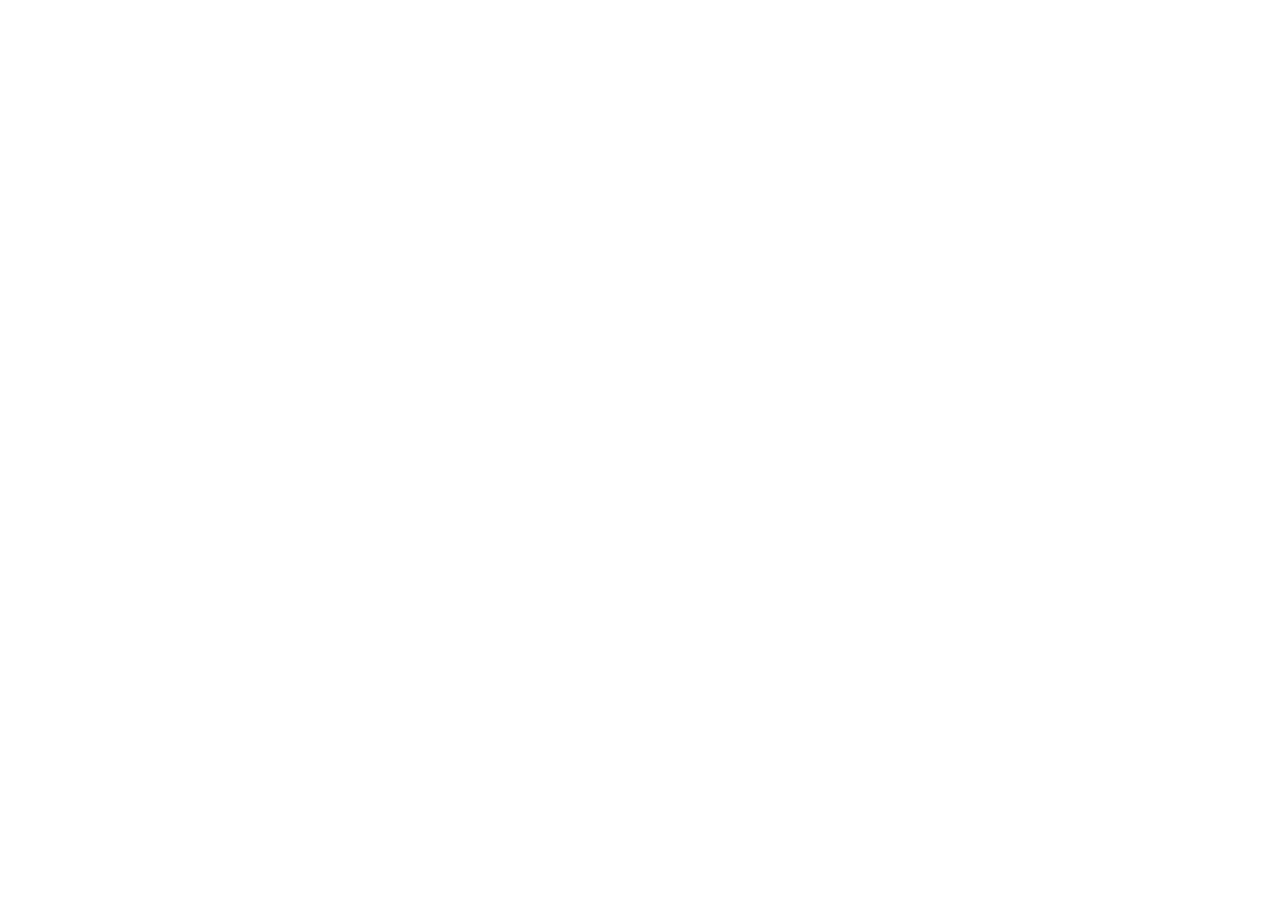
==== commit 4071f922: "Forward the user site and old Projects page to devinferrell.com / goes to devinferrell.com and /proj" ====
--- a/projects/index.html
+++ b/projects/index.html
@@ -1,436 +1,8 @@
 <!doctype html>
-<html lang="en">
-<head>
-<meta charset="utf-8">
-<meta name="viewport" content="width=device-width,initial-scale=1,viewport-fit=cover">
-<title>Devin Ferrell · Projects</title>
-<meta name="description" content="Software built with AI coding agents and released only after someone other than the builder checks it. Live demos, how each is built, and one release story from each.">
-<script>(function(){var t='light';try{if(localStorage.getItem('theme')==='dark')t='dark'}catch(e){}var r=document.documentElement;r.setAttribute('data-theme',t);r.style.colorScheme=t})();</script>
-<link rel="preconnect" href="https://fonts.googleapis.com">
-<link rel="preconnect" href="https://fonts.gstatic.com" crossorigin>
-<link rel="stylesheet" href="https://fonts.googleapis.com/css2?family=Bricolage+Grotesque:opsz,wght@12..96,500;12..96,700;12..96,800&family=IBM+Plex+Sans:ital,wght@0,400;0,500;0,600;1,400&family=JetBrains+Mono:wght@400;500&display=swap">
-<style>
-/* Layout: a release record. Hero states the method and draws the pipeline; each project is a
-   two-column spread (the real product in a device frame | what it is, how it's built, how it
-   ships), and every release story is drawn as its own evidence: rounds, dollars, a regex. */
-:root{
-  --paper:#F3F5F8; --card:#FFFFFF; --ink:#0F1828; --soft:#556175; --line:#D9DFE8;
-  --accent:#2A55C4; --accent-ink:#FFFFFF; --accent-wash:#E6ECFA;
-  --pass:#1E7A4C; --pass-wash:#E2F2E9; --fail:#B23F28; --fail-wash:#FBE7E2;
-  --frame:#1A2230; --shadow:0 1px 2px rgba(15,24,40,.06),0 12px 32px -12px rgba(15,24,40,.22);
-  --display:"Bricolage Grotesque","Segoe UI",system-ui,sans-serif;
-  --body:"IBM Plex Sans",system-ui,-apple-system,"Segoe UI",sans-serif;
-  --mono:"JetBrains Mono",ui-monospace,Consolas,monospace;
-  color-scheme:light;
-}
-:root[data-theme="dark"]{
-  --paper:#0C121C; --card:#141C29; --ink:#E6ECF4; --soft:#9AA7BA; --line:#263245;
-  --accent:#86A8F5; --accent-ink:#0C121C; --accent-wash:#1A2742;
-  --pass:#6FCF9C; --pass-wash:#13301F; --fail:#F19983; --fail-wash:#3A1D16;
-  --frame:#05080D; --shadow:0 1px 2px rgba(0,0,0,.4),0 14px 36px -14px rgba(0,0,0,.7);
-  color-scheme:dark;
-}
-*{box-sizing:border-box}
-html{-webkit-text-size-adjust:100%;scroll-behavior:smooth;scroll-padding-top:72px}
-body{margin:0;background:var(--paper);color:var(--ink);font:16.5px/1.62 var(--body);
-  padding-top:env(safe-area-inset-top,0px);padding-bottom:env(safe-area-inset-bottom,0px)}
-img{max-width:100%;display:block}
-a{color:var(--accent);text-underline-offset:3px}
-:focus-visible{outline:2px solid var(--accent);outline-offset:3px;border-radius:4px}
-h1,h2,h3{font-family:var(--display);margin:0;line-height:1.08;text-wrap:balance;letter-spacing:-.015em}
-p{margin:0}
-.mono{font-family:var(--mono)}
-.label{font:500 11.5px var(--mono);letter-spacing:.09em;text-transform:uppercase;color:var(--soft)}
-.shell{max-width:1120px;margin:0 auto;padding-inline:20px}
-
-/* top bar */
-.bar{position:sticky;top:env(safe-area-inset-top,0px);z-index:10;background:color-mix(in srgb,var(--paper) 88%,transparent);
-  backdrop-filter:saturate(1.4) blur(10px);-webkit-backdrop-filter:saturate(1.4) blur(10px);border-bottom:1px solid var(--line)}
-.bar .shell{display:flex;align-items:center;gap:14px;height:56px}
-.mark{font:800 17px var(--display);letter-spacing:-.02em;color:var(--ink);text-decoration:none;white-space:nowrap}
-.nav{display:flex;gap:4px;overflow-x:auto;scrollbar-width:none;flex:1;min-width:0}
-.nav::-webkit-scrollbar{display:none}
-@media (max-width:700px){.nav{-webkit-mask-image:linear-gradient(to right,#000 78%,transparent);mask-image:linear-gradient(to right,#000 78%,transparent)}}
-.nav a{font:500 13.5px var(--body);color:var(--soft);text-decoration:none;padding:6px 10px;border-radius:7px;white-space:nowrap}
-.nav a:hover{color:var(--ink);background:var(--accent-wash)}
-.toggle{flex:none;font:500 12.5px var(--mono);background:transparent;color:var(--ink);border:1px solid var(--line);border-radius:99px;padding:5px 11px;cursor:pointer}
-.toggle:hover{border-color:var(--accent)}
-
-/* hero */
-.hero{padding-block:64px 40px;display:grid;gap:28px}
-.hero h1{font-size:clamp(44px,8.4vw,92px);font-weight:800;letter-spacing:-.035em;margin-bottom:-6px}
-.hero h1 span{color:var(--accent)}
-.thesis{font:700 clamp(26px,3.4vw,38px)/1.15 var(--display);max-width:22ch;letter-spacing:-.02em;color:var(--ink)}
-.thesis em{font-style:normal;color:var(--accent)}
-.intro .thesis{color:var(--ink)}
-.intro{display:grid;grid-template-columns:minmax(0,1.1fr) minmax(0,1fr);gap:24px 56px;align-items:start}
-.intro p{color:var(--soft);max-width:58ch}
-.intro p b{color:var(--ink);font-weight:600}
-.contact{display:flex;flex-wrap:wrap;gap:8px}
-.chip{display:inline-flex;align-items:center;gap:7px;font:500 13px var(--mono);color:var(--ink);text-decoration:none;
-  background:var(--card);border:1px solid var(--line);border-radius:99px;padding:6px 12px}
-a.chip:hover{border-color:var(--accent);color:var(--accent)}
-@media (max-width:760px){.intro{grid-template-columns:1fr}}
-
-/* pipeline */
-.pipe{background:var(--card);border:1px solid var(--line);border-radius:16px;padding:22px 22px 18px;box-shadow:var(--shadow)}
-.pipe-head{display:flex;justify-content:space-between;gap:12px;flex-wrap:wrap;margin-bottom:18px}
-.steps{list-style:none;margin:0;padding:0;display:grid;grid-template-columns:repeat(7,minmax(0,1fr));gap:0;position:relative}
-.steps::before{content:"";position:absolute;left:7%;right:7%;top:15px;height:2px;background:var(--line)}
-.steps::after{content:"";position:absolute;top:11px;left:7%;width:10px;height:10px;border-radius:50%;background:var(--accent);
-  box-shadow:0 0 0 5px var(--accent-wash);animation:travel 6s cubic-bezier(.6,0,.4,1) infinite}
-@keyframes travel{0%{left:7%;opacity:0}6%{opacity:1}88%{left:calc(93% - 10px);opacity:1}100%{left:calc(93% - 10px);opacity:0}}
-.step{position:relative;text-align:center;padding:0 4px;display:grid;justify-items:center;gap:8px}
-.dot{width:32px;height:32px;border-radius:50%;display:grid;place-items:center;background:var(--card);border:2px solid var(--line);
-  font:500 12px var(--mono);color:var(--soft);position:relative;z-index:1}
-.step.gate .dot{border-color:var(--accent);color:var(--accent)}
-.step.live .dot{border-color:var(--pass);background:var(--pass);color:var(--card)}
-.step b{font:600 14px/1.25 var(--body)}
-.step small{font-size:12.5px;line-height:1.35;color:var(--soft);max-width:16ch}
-@media (max-width:820px){
-  .steps{grid-template-columns:1fr;gap:12px}
-  .steps::before{left:15px;right:auto;top:8px;bottom:8px;width:2px;height:auto}
-  .steps::after{display:none}
-  .step{grid-template-columns:32px 1fr;justify-items:start;text-align:left;column-gap:12px;row-gap:0;padding:0}
-  .step .dot{grid-row:span 2}
-  .step small{max-width:none}
-}
-@media (prefers-reduced-motion:reduce){.steps::after{animation:none;display:none}html{scroll-behavior:auto}}
-
-/* figures */
-.figs{display:grid;grid-template-columns:repeat(4,minmax(0,1fr));gap:12px}
-.fig{border-top:3px solid var(--ink);padding-top:10px}
-.fig b{display:block;font:800 clamp(30px,4vw,44px)/1 var(--display);letter-spacing:-.03em;font-variant-numeric:tabular-nums}
-.fig span{font-size:13.5px;color:var(--soft)}
-@media (max-width:640px){.figs{grid-template-columns:repeat(2,minmax(0,1fr));row-gap:22px}}
-
-/* project spreads */
-.project{padding-block:72px;border-top:1px solid var(--line);display:grid;grid-template-columns:minmax(0,.95fr) minmax(0,1.05fr);gap:44px 64px;align-items:start}
-.project.flip .media{order:2}
-.project.flip .text{order:1}
-@media (max-width:900px){.project{grid-template-columns:1fr;padding-block:56px}.project.flip .media{order:0}}
-.text{display:grid;gap:18px;min-width:0}
-.eyebrow{display:flex;flex-wrap:wrap;gap:8px;align-items:center}
-.status{font:500 11.5px var(--mono);letter-spacing:.04em;padding:3px 9px;border-radius:99px;background:var(--pass-wash);color:var(--pass)}
-.status.private{background:var(--accent-wash);color:var(--accent)}
-.status::before{content:"";display:inline-block;width:6px;height:6px;border-radius:50%;background:currentColor;margin-right:6px;vertical-align:1px}
-.text h2{font-size:clamp(34px,4.6vw,52px);font-weight:800;letter-spacing:-.03em}
-.what{font-size:18px;line-height:1.5;color:var(--ink);max-width:52ch}
-.actions{display:flex;flex-wrap:wrap;gap:10px}
-.btn{display:inline-flex;align-items:center;gap:8px;font:600 15px var(--body);text-decoration:none;border-radius:10px;padding:11px 18px;
-  background:var(--ink);color:var(--paper);transition:transform .15s ease}
-.btn:hover{transform:translateY(-1px)}
-.btn.ghost{background:transparent;color:var(--ink);border:1px solid var(--line)}
-.btn.ghost:hover{border-color:var(--ink)}
-.btn svg{width:15px;height:15px}
-.stack{display:flex;flex-wrap:wrap;gap:6px;list-style:none;margin:0;padding:0}
-.stack li{font:500 12.5px var(--mono);padding:4px 9px;border-radius:6px;background:var(--card);border:1px solid var(--line)}
-.rows{display:grid;gap:0;margin:0}
-.row{display:grid;grid-template-columns:118px minmax(0,1fr);gap:16px;padding-block:14px;border-top:1px solid var(--line)}
-.row dt{padding-top:3px}
-.row dd{margin:0;color:var(--ink);max-width:60ch}
-.row dd .soft{color:var(--soft)}
-@media (max-width:560px){.row{grid-template-columns:1fr;gap:4px}}
-
-/* release-story panels */
-.story{background:var(--card);border:1px solid var(--line);border-radius:14px;padding:18px 18px 16px;display:grid;gap:12px}
-.story p{max-width:62ch}
-.story .lesson{font:500 15px/1.45 var(--display);letter-spacing:-.005em}
-.rounds{display:flex;flex-wrap:wrap;gap:8px}
-.round{display:grid;gap:2px;min-width:84px;padding:9px 12px;border-radius:10px;font:500 12px var(--mono)}
-.round b{font:700 17px var(--display)}
-.round.f{background:var(--fail-wash);color:var(--fail)}
-.round.p{background:var(--pass-wash);color:var(--pass)}
-.money{display:grid;grid-template-columns:auto auto 1fr;gap:6px 16px;align-items:center}
-.money .was{font:800 40px/1 var(--display);color:var(--fail);text-decoration:line-through;text-decoration-thickness:3px}
-.money .now{font:800 40px/1 var(--display);color:var(--pass)}
-.money .arrow{font:500 22px var(--mono);color:var(--soft)}
-.money small{grid-column:1/-1;font:500 12.5px var(--mono);color:var(--soft)}
-.regex{font:500 14px/1.7 var(--mono);background:var(--paper);border:1px solid var(--line);border-radius:10px;padding:10px 14px;overflow-x:auto}
-.regex mark{background:var(--fail-wash);color:var(--fail);border-radius:3px;padding:0 2px}
-.regex .ok{color:var(--pass)}
-
-/* device frames */
-.media{min-width:0;position:relative}
-@media (min-width:901px){.media{position:sticky;top:88px}}
-.phones{display:flex;justify-content:center;align-items:flex-start;gap:0;padding:8px 0 20px}
-.phone{width:min(46%,240px);border-radius:34px;padding:9px;background:var(--frame);box-shadow:var(--shadow);position:relative}
-.phone img{border-radius:26px;width:100%;height:auto;aspect-ratio:390/844;object-fit:cover;object-position:top}
-.phone::before{content:"";position:absolute;top:16px;left:50%;transform:translateX(-50%);width:28%;height:7px;border-radius:9px;background:var(--frame);z-index:1}
-.phones .phone:nth-child(1){transform:rotate(-4deg) translateX(14px);z-index:1}
-.phones .phone:nth-child(2){transform:rotate(3.5deg) translate(-14px,34px);z-index:2}
-.phones.single .phone{width:min(64%,290px);transform:none}
-.browser{border-radius:12px;overflow:hidden;background:var(--card);border:1px solid var(--line);box-shadow:var(--shadow)}
-.chrome{display:flex;align-items:center;gap:6px;padding:9px 12px;background:var(--paper);border-bottom:1px solid var(--line)}
-.chrome i{width:10px;height:10px;border-radius:50%;background:var(--line);display:block}
-.chrome span{margin-left:10px;font:400 12px var(--mono);color:var(--soft);white-space:nowrap;overflow:hidden;text-overflow:ellipsis;min-width:0;
-  background:var(--card);border:1px solid var(--line);border-radius:6px;padding:3px 10px;flex:1}
-.browser img{width:100%;height:auto;aspect-ratio:1280/800;object-fit:cover;object-position:top}
-.stacked{display:grid;gap:18px}
-.stacked .phone-tuck{justify-self:end;margin-top:-120px;margin-right:18px;width:min(36%,190px);transform:rotate(2.5deg)}
-@media (max-width:560px){.stacked .phone-tuck{margin-top:-70px}}
-.caption{font:500 12px var(--mono);color:var(--soft);text-align:center;margin-top:10px}
-
-/* boxes illustration for the class page */
-.sheet{background:var(--card);border:1px solid var(--line);border-radius:14px;padding:22px;box-shadow:var(--shadow);display:grid;gap:14px}
-.sheet-line{height:9px;border-radius:5px;background:var(--line)}
-.sheet-line.s{width:62%}.sheet-line.m{width:82%}
-.boxes{display:grid;grid-template-columns:repeat(auto-fill,minmax(14px,1fr));gap:5px}
-.boxes i{display:block;aspect-ratio:1;border-radius:3px;border:1.5px solid var(--accent);background:var(--accent-wash)}
-.sheet .label{display:flex;justify-content:space-between;gap:8px;flex-wrap:wrap}
-
-/* system diagram */
-.agents{display:grid;grid-template-columns:repeat(2,minmax(0,1fr));gap:10px}
-.agent{background:var(--card);border:1px solid var(--line);border-radius:12px;padding:14px;display:grid;gap:4px}
-.agent b{font:700 16px var(--display)}
-.agent span{font-size:13.5px;color:var(--soft);line-height:1.4}
-.agent.judge{border-color:var(--accent);background:var(--accent-wash)}
-.guard{grid-column:1/-1;display:flex;gap:10px;align-items:center;font-size:13.5px;color:var(--soft);padding:12px 14px;border:1px dashed var(--line);border-radius:12px}
-.guard b{color:var(--ink);font-weight:600}
-
-/* closing */
-.close{padding-block:64px 80px;border-top:1px solid var(--line);display:grid;grid-template-columns:minmax(0,1fr) minmax(0,1fr);gap:40px}
-.close h2{font-size:clamp(28px,3.6vw,40px);font-weight:800}
-.gh{display:grid;gap:12px}
-.gh a{display:grid;gap:2px;text-decoration:none;color:var(--ink);background:var(--card);border:1px solid var(--line);border-radius:12px;padding:14px 16px}
-.gh a:hover{border-color:var(--accent)}
-.gh a b{font:700 17px var(--display)}
-.gh a span{font-size:14px;color:var(--soft)}
-.learn p{color:var(--soft);margin-top:12px;max-width:46ch}
-@media (max-width:760px){.close{grid-template-columns:1fr}}
-footer{border-top:1px solid var(--line);padding-block:20px 36px;font:400 12.5px var(--mono);color:var(--soft);display:flex;flex-wrap:wrap;justify-content:space-between;gap:8px}
-</style>
-</head>
-<body>
-<header class="bar">
-  <div class="shell">
-    <a class="mark" href="#top">Devin Ferrell</a>
-    <nav class="nav" aria-label="Projects">
-      <a href="#kurikaeshi">Kurikaeshi</a>
-      <a href="#benefits">Benefits Kit</a>
-      <a href="#classpage">Class page</a>
-      <a href="#studykit">Study Kit</a>
-      <a href="#system">How it's built</a>
-    </nav>
-    <button type="button" class="toggle" id="themeBtn" aria-label="Switch colour theme">Dark</button>
-  </div>
-</header>
-
-<main class="shell" id="top">
-  <section class="hero">
-    <div class="label">Computer science · Old Dominion University · U.S. Air Force veteran</div>
-    <h1>Projects<span>.</span></h1>
-    <div class="intro">
-      <p class="thesis">Software built with AI coding agents. <em>Nothing ships on the builder's say-so.</em></p>
-      <div style="display:grid;gap:14px">
-        <p>I'm an ODU computer science student (senior standing by credits, expected to graduate May 2028). Since June 2026 I've set the requirements, directed the agents, reviewed every change, and put every release through automated checks and an independent AI review. <b>Most of the code is agent-written. The requirements, the review and the decision to release are mine.</b></p>
-        <div class="contact">
-          <a class="chip" href="https://github.com/ferrelldevin">github.com/ferrelldevin</a>
-          <a class="chip" href="https://www.linkedin.com/in/devin-ferrell">linkedin.com/in/devin-ferrell</a>
-          <span class="chip">ferrelldevin01@gmail.com</span>
-        </div>
-      </div>
-    </div>
-
-    <div class="pipe" aria-label="How every release moves">
-      <div class="pipe-head"><span class="label">How a release moves</span><span class="label">Three checks before anything goes live</span></div>
-      <ol class="steps">
-        <li class="step"><span class="dot">1</span><b>Request</b><small>One sentence, from me</small></li>
-        <li class="step"><span class="dot">2</span><b>Brief</b><small>Written requirements</small></li>
-        <li class="step"><span class="dot">3</span><b>Research</b><small>Agents in parallel</small></li>
-        <li class="step"><span class="dot">4</span><b>Build</b><small>One builder agent</small></li>
-        <li class="step gate"><span class="dot">A</span><b>Automated checks</b><small>Must exit clean</small></li>
-        <li class="step gate"><span class="dot">B</span><b>Independent review</b><small>A model that didn't write it</small></li>
-        <li class="step live"><span class="dot">✓</span><b>Live</b><small>On my call</small></li>
-      </ol>
-    </div>
-
-    <div class="figs">
-      <div class="fig"><b>80+</b><span>judged review rounds on one app, most failed</span></div>
-      <div class="fig"><b>3</b><span>live public products below</span></div>
-      <div class="fig"><b>2,000+</b><span>commits since Aug 21, 2026</span></div>
-      <div class="fig"><b>35+</b><span>written architecture decisions</span></div>
-    </div>
-  </section>
-
-  <!-- Kurikaeshi -->
-  <section class="project" id="kurikaeshi">
-    <div class="media">
-      <div class="phones">
-        <div class="phone"><img src="img/kurikaeshi.jpg" width="780" height="1688" alt="Kurikaeshi's first screen on a phone: the app's name in brushed kanji, a sample flashcard showing 水, and buttons to sign in or write your own cards." loading="lazy"></div>
-        <div class="phone"><img src="img/kurikaeshi-back.jpg" width="780" height="1688" alt="The same sample card after a tap, showing the reading みず and the meaning water." loading="lazy"></div>
-      </div>
-      <p class="caption">The live app on a phone, before and after a tap</p>
-    </div>
-    <div class="text">
-      <div class="eyebrow"><span class="status">Live · v0.9.3</span><span class="label">Installable web app</span></div>
-      <h2>Kurikaeshi</h2>
-      <p class="what">A spaced-repetition Japanese study app. It installs to a phone, works offline, and can sync study history to an optional account.</p>
-      <div class="actions">
-        <a class="btn" href="https://ferrelldevin.github.io/studykit/kurikaeshi/">Open the app <svg viewBox="0 0 16 16" fill="none" stroke="currentColor" stroke-width="2" aria-hidden="true"><path d="M5 11 11 5M6 5h5v5"/></svg></a>
-      </div>
-      <ul class="stack" aria-label="Built with"><li>JavaScript</li><li>FSRS scheduling</li><li>Service worker</li><li>Auth0</li><li>Neon Postgres</li></ul>
-      <dl class="rows">
-        <div class="row"><dt class="label">Try it</dt><dd>Tap the sample card, then start studying. No account needed. Installed to a home screen, it keeps working in airplane mode.</dd></div>
-        <div class="row"><dt class="label">Built with</dt><dd>FSRS decides when each card comes back. The service worker keeps it running offline. Sign-in is optional, and synced study history sits in Neon Postgres with row-level security.</dd></div>
-        <div class="row"><dt class="label">How it ships</dt><dd>Automated tests run the app in a headless browser. Then an AI agent uses it the way its users would, never sees the source, and cites a screenshot for every finding. Last, a judge from a different AI vendor returns a pass-or-fail verdict. <span class="soft">More than 80 judged rounds so far; most failed and led to fixes.</span></dd></div>
-      </dl>
-      <div class="story">
-        <span class="label">Release story · one sentence, four rounds</span>
-        <div class="rounds" aria-label="Rounds 82 to 85">
-          <div class="round f">Round 82<b>Fail</b></div><div class="round f">Round 83<b>Fail</b></div><div class="round f">Round 84<b>Fail</b></div><div class="round p">Round 85<b>Pass</b></div>
-        </div>
-        <p>"Saved to your account" could appear before the upload had succeeded. Each fix proved one path, and the next round found another. It passed in round 85, once the line appeared only after the upload succeeded.</p>
-        <p class="lesson">If the screen claims something about the server, check every path to it.</p>
-      </div>
-    </div>
-  </section>
-
-  <!-- Benefits kit -->
-  <section class="project flip" id="benefits">
-    <div class="media">
-      <div class="stacked">
-        <div class="browser">
-          <div class="chrome"><i></i><i></i><i></i><span>ferrelldevin.github.io/veteran-resources/education/odu-benefits-kit/</span></div>
-          <img src="img/kit.jpg" width="1920" height="1200" alt="The Veteran Benefits Kit front page: four cards for the Semester Pay Planner, Which Benefit Am I On, the Front-Desk Map, and the counselor's view." loading="lazy">
-        </div>
-        <div class="phone phone-tuck"><img src="img/planner.jpg" width="780" height="1688" alt="The Semester Pay Planner on a phone, with views for the veteran, the certifying official and a counselor, and step one: your benefit." loading="lazy"></div>
-      </div>
-      <p class="caption">The kit's front door, and the pay planner on a phone</p>
-    </div>
-    <div class="text">
-      <div class="eyebrow"><span class="status">Live</span><span class="label">Four pages · ODU</span></div>
-      <h2>Veteran Benefits Kit</h2>
-      <p class="what">Four pages for veteran students at ODU and the staff who help them: which VA education benefit you're on, a front-desk map of fourteen common situations, a semester pay planner, and QR codes for posters.</p>
-      <div class="actions">
-        <a class="btn" href="https://ferrelldevin.github.io/veteran-resources/education/odu-benefits-kit/">Open the kit <svg viewBox="0 0 16 16" fill="none" stroke="currentColor" stroke-width="2" aria-hidden="true"><path d="M5 11 11 5M6 5h5v5"/></svg></a>
-        <a class="btn ghost" href="https://ferrelldevin.github.io/veteran-resources/education/odu-benefits-kit/planner/">Pay planner</a>
-      </div>
-      <ul class="stack" aria-label="Built with"><li>HTML</li><li>JavaScript</li><li>GitHub Pages</li><li>Cited to VA and 38 CFR</li></ul>
-      <dl class="rows">
-        <div class="row"><dt class="label">Try it</dt><dd>The planner shows, for each stretch of the term, whether you're above half time and the monthly figure that follows.</dd></div>
-        <div class="row"><dt class="label">Built with</dt><dd>Every rate and rule links to the VA page or federal regulation it comes from, so any figure can be checked at the source.</dd></div>
-        <div class="row"><dt class="label">How it ships</dt><dd>The three main pages each have a gate of hundreds of automated checks, a cross-page check holds the kit to the same figures, and each release of the main pages goes to an independent AI judge. The 2027 fiscal-year rates were staged in September behind a date check that refused to publish them before October 1.</dd></div>
-      </dl>
-      <div class="story">
-        <span class="label">Release story · a fraction rounded down</span>
-        <div class="money">
-          <span class="was">$0</span><span class="arrow">→</span><span class="now">$1,458</span>
-          <small>monthly figure for a 3-credit, eight-week class · the regulation keeps 6.75, the planner had floored it</small>
-        </div>
-        <p>The 2027 update found it, and it's fixed. A second lesson: In VA's drop-date rules, review kept finding one more branch. So the pages now cite the rules and send the student to the certifying official instead of guessing a date.</p>
-        <p class="lesson">When a summary keeps failing review, cite the rule instead of paraphrasing it.</p>
-      </div>
-    </div>
-  </section>
-
-  <!-- Class page -->
-  <section class="project" id="classpage">
-    <div class="media">
-      <div class="sheet" aria-label="Illustration: a lesson page with more than 160 answer fields">
-        <div class="label"><span>Class page</span><span>one self-contained file</span></div>
-        <div class="sheet-line m"></div><div class="sheet-line s"></div>
-        <div class="boxes" id="boxes" aria-hidden="true"></div>
-        <div class="sheet-line m"></div><div class="sheet-line s"></div>
-      </div>
-      <p class="caption">Illustration, not a screenshot: the course content isn't mine to post</p>
-    </div>
-    <div class="text">
-      <div class="eyebrow"><span class="status private">Not public</span><span class="label">Built for someone else</span></div>
-      <h2>A class page for an instructor</h2>
-      <p class="what">An instructor's class document for one lesson, rebuilt as one interactive page in the same order, with more than 160 answer fields.</p>
-      <ul class="stack" aria-label="Built with"><li>HTML</li><li>JavaScript</li><li>Node.js pipeline</li></ul>
-      <dl class="rows">
-        <div class="row"><dt class="label">What it is</dt><dd>One self-contained HTML file that opens in a browser with nothing to install. I shared it with the instructor in October 2026, noting that it was built with AI assistance. The content and its order belong to the instructor; I built the page.</dd></div>
-        <div class="row"><dt class="label">The pipeline</dt><dd>It comes from the same system that builds practice packs, worksheets and slide decks for two ODU Japanese courses. Build scripts generate each one and a gate checks it before release. The study materials have been shared with the instructors and revised on their feedback.</dd></div>
-        <div class="row"><dt class="label">Why no link</dt><dd>The course content belongs to the instructor, so it isn't posted. I'm glad to walk through how the page was built.</dd></div>
-      </dl>
-    </div>
-  </section>
-
-  <!-- Study Kit -->
-  <section class="project flip" id="studykit">
-    <div class="media">
-      <div class="browser">
-        <div class="chrome"><i></i><i></i><i></i><span>ferrelldevin.github.io/studykit/</span></div>
-        <img src="img/studykit.jpg" width="1920" height="1200" alt="The Study Kit front page: free study sheets for ODU Japanese courses, with cards for Say It First, Kanji Quiz Prep and Writing the Thirty-Two." loading="lazy">
-      </div>
-      <p class="caption">The Study Kit front page</p>
-    </div>
-    <div class="text">
-      <div class="eyebrow"><span class="status">Live</span><span class="label">Study sheets + request page</span></div>
-      <h2>Study Kit</h2>
-      <p class="what">Free study sheets for ODU Japanese courses, plus a request page where a classmate can ask for practice built for a specific exam.</p>
-      <div class="actions">
-        <a class="btn" href="https://ferrelldevin.github.io/studykit/">Open Study Kit <svg viewBox="0 0 16 16" fill="none" stroke="currentColor" stroke-width="2" aria-hidden="true"><path d="M5 11 11 5M6 5h5v5"/></svg></a>
-        <a class="btn ghost" href="https://ferrelldevin.github.io/studykit/request/">Request page</a>
-      </div>
-      <ul class="stack" aria-label="Built with"><li>Node.js build scripts</li><li>Headless-browser verifier</li></ul>
-      <dl class="rows">
-        <div class="row"><dt class="label">Built with</dt><dd>Every sheet is generated from the assigned lessons. A verifier checks every link, checks the layout at four screen widths for overflow, and searches for text that must not appear, such as romanized Japanese.</dd></div>
-        <div class="row"><dt class="label">For others</dt><dd>Exam-prep kits have been built on request for individual classmates and delivered by e-mail since September 2026.</dd></div>
-      </dl>
-      <div class="story">
-        <span class="label">Release story · a word hiding inside a word</span><span class="label" style="margin-top:-8px">Patterns simplified</span>
-        <div class="regex">\bkimashita\b &nbsp;→&nbsp; hatara<mark>kimashita</mark> <span class="soft">not matched</span><br><span class="ok">kimashita$ &nbsp;→&nbsp; matched by ending</span></div>
-        <p>The search for banned words anchored on word boundaries, so a banned form could hide inside a longer word, and one did. It was found by scanning the files before publishing, not by the check. The check now matches endings.</p>
-      </div>
-    </div>
-  </section>
-
-  <!-- System -->
-  <section class="project" id="system">
-    <div class="media">
-      <div class="agents" aria-label="The agents and their separate roles">
-        <div class="agent"><b>Researcher</b><span>Brings back sources, each one dated and marked backed or unbacked</span></div>
-        <div class="agent"><b>Designer</b><span>Root cause, the smallest fix, the checks that must fail first</span></div>
-        <div class="agent"><b>Builder</b><span>One per change; writes the code</span></div>
-        <div class="agent"><b>Gate checker</b><span>Checks the result blind, without having built it</span></div>
-        <div class="agent"><b>UI tester</b><span>Uses the app with no source and no script</span></div>
-        <div class="agent judge"><b>Outside judge</b><span>A different vendor's model judges the release</span></div>
-        <div class="guard"><b>8 guard scripts</b> with their own tests block credentials and personal data in commits, and refuse to publish a page whose review failed.</div>
-      </div>
-    </div>
-    <div class="text">
-      <div class="eyebrow"><span class="status private">Private repository</span><span class="label">Claude Code</span></div>
-      <h2>The system behind all of it</h2>
-      <p class="what">A multi-agent development setup on Claude Code. It takes a one-sentence request to a published, checked result.</p>
-      <dl class="rows">
-        <div class="row"><dt class="label">How it works</dt><dd>A written brief, research agents working in parallel, one builder, automated checks, then a reviewer that didn't write the work. Git worktrees let several sessions work in parallel.</dd></div>
-        <div class="row"><dt class="label">Record</dt><dd>More than 35 architecture decision records and over 2,000 commits since August 21, 2026.</dd></div>
-        <div class="row"><dt class="label">Why</dt><dd>An AI builder can't grade its own work. A different agent checks it, and for releases a different vendor's model reviews it before I decide whether it ships.</dd></div>
-      </dl>
-    </div>
-  </section>
-
-  <section class="close">
-    <div class="learn">
-      <span class="label">Next</span>
-      <h2>What I haven't done yet</h2>
-      <p>Machine learning and PyTorch, then Django, Unity and AWS. I want to learn them on real projects with a mentor.</p>
-    </div>
-    <div class="gh">
-      <span class="label">Also on GitHub</span>
-      <a href="https://github.com/ferrelldevin/resume-gate"><b>resume-gate</b><span>A build gate for the resume claims it can check mechanically. Its README is mostly about what the gate couldn't catch.</span></a>
-      <a href="https://github.com/ferrelldevin/va-chapter31-worksheet"><b>Chapter 31 case study</b><span>A VA benefits calculator that failed an independent review. I published a case study of the failure instead of shipping the tool.</span></a>
-    </div>
-  </section>
-</main>
-
-<footer class="shell">
-  <span>Updated October 5, 2026 · version numbers and counts as of that date</span>
-  <span>Screenshots are of the live pages</span>
-</footer>
-
-<script>
-(function(){
-  var b=document.getElementById('themeBtn'),r=document.documentElement;
-  function label(){b.textContent=r.getAttribute('data-theme')==='dark'?'Light':'Dark'}
-  label();
-  b.addEventListener('click',function(){var t=r.getAttribute('data-theme')==='dark'?'light':'dark';r.setAttribute('data-theme',t);r.style.colorScheme=t;try{localStorage.setItem('theme',t)}catch(e){}label()});
-  var box=document.getElementById('boxes');
-  if(box){var f=document.createDocumentFragment();for(var i=0;i<163;i++)f.appendChild(document.createElement('i'));box.appendChild(f);}
-})();
-</script>
-</body>
-</html>
+<html lang="en"><head><meta charset="utf-8"><meta name="viewport" content="width=device-width,initial-scale=1">
+<!-- Moved 26 Oct 2026. The old page's release stories now live in the case studies on devinferrell.com/work/.
+     The old page is in this repo's history (6b5a5c6). An old #section link goes to the matching case study. -->
+<script>(function(){var m={kurikaeshi:"kurikaeshi/",benefits:"veteran-benefits-kit/",studykit:"study-kit/"};location.replace("https://devinferrell.com/work/"+(m[location.hash.slice(1)]||""));})();</script>
+<meta http-equiv="refresh" content="0; url=https://devinferrell.com/work/"><link rel="canonical" href="https://devinferrell.com/work/"><title>Moved: Devin Ferrell's work</title>
+<style>:root{color-scheme:light dark}body{font:17px/1.5 system-ui,sans-serif;max-width:40em;margin:3em auto;padding:0 16px}</style></head>
+<body><h1>This page has moved.</h1><p>My projects now live at <a href="https://devinferrell.com/work/">devinferrell.com/work</a>. You are being sent there; if not, tap the link.</p></body></html>
